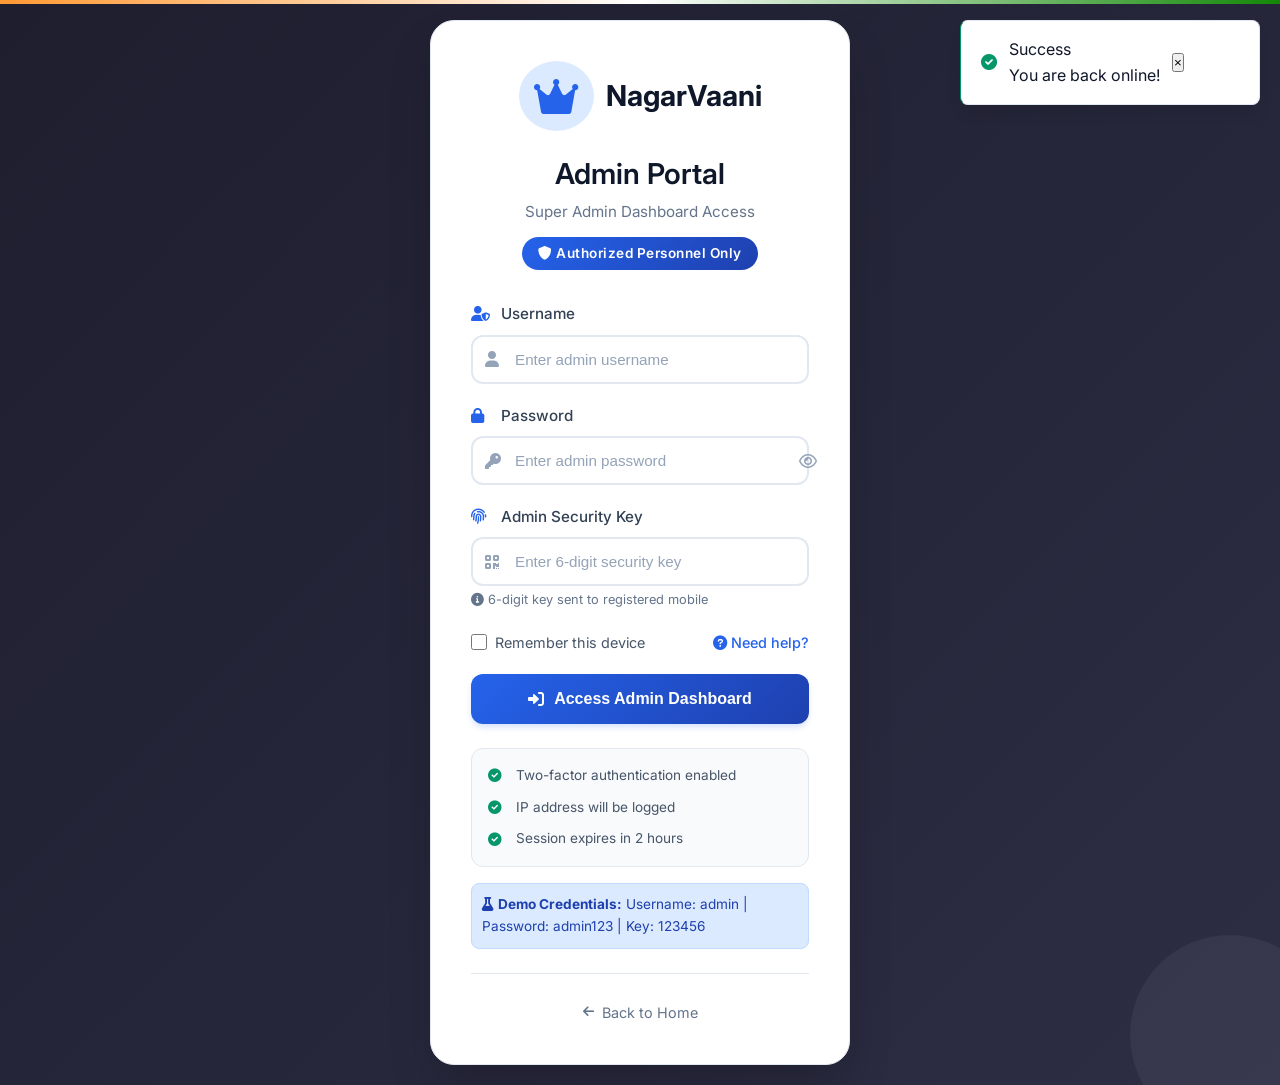
==== pages/admin/login.html @ 3156d6e1 "Add files via upload" ====
<!DOCTYPE html>
<html lang="en">
<head>
    <meta charset="UTF-8">
    <meta name="viewport" content="width=device-width, initial-scale=1.0">
    <title>Admin Login - NagarVaani</title>
    <link rel="stylesheet" href="../../assets/css/main.css">
    <link rel="stylesheet" href="../../assets/css/components.css">
    <link href="https://fonts.googleapis.com/css2?family=Inter:wght@400;500;600;700&display=swap" rel="stylesheet">
    <link rel="stylesheet" href="https://cdnjs.cloudflare.com/ajax/libs/font-awesome/6.0.0-beta3/css/all.min.css">
    <style>
        /* Admin Login Specific Styles - Light Mode */
        .login-container {
            min-height: 100vh;
            display: flex;
            align-items: center;
            justify-content: center;
            padding: 20px;
            background: linear-gradient(135deg, #1e1e2f 0%, #2d2d44 100%);
            position: relative;
            overflow: hidden;
        }

        .login-container::before {
            content: '';
            position: absolute;
            top: 0;
            left: 0;
            right: 0;
            height: 4px;
            background: linear-gradient(90deg, #FF9933, #ffffff, #138808);
        }

        .login-container::after {
            content: '';
            position: absolute;
            bottom: -50px;
            right: -50px;
            width: 200px;
            height: 200px;
            background: rgba(255, 255, 255, 0.05);
            border-radius: 50%;
            pointer-events: none;
        }

        .login-card {
            background: white;
            border-radius: 24px;
            padding: 40px;
            width: 100%;
            max-width: 420px;
            box-shadow: 0 25px 50px -12px rgba(0, 0, 0, 0.25);
            border: 1px solid #e2e8f0;
            position: relative;
            z-index: 1;
            animation: slideUp 0.5s ease;
        }

        @keyframes slideUp {
            from {
                opacity: 0;
                transform: translateY(20px);
            }
            to {
                opacity: 1;
                transform: translateY(0);
            }
        }

        .login-header {
            text-align: center;
            margin-bottom: 32px;
        }

        .logo {
            display: flex;
            align-items: center;
            justify-content: center;
            gap: 12px;
            margin-bottom: 24px;
        }

        .logo i {
            font-size: 2.5rem;
            color: #2563eb;
            background: #dbeafe;
            padding: 15px;
            border-radius: 50%;
        }

        .logo span {
            font-size: 1.8rem;
            font-weight: 700;
            color: #0f172a;
        }

        .login-header h2 {
            color: #0f172a;
            font-size: 1.8rem;
            font-weight: 600;
            margin-bottom: 8px;
        }

        .login-header p {
            color: #64748b;
            font-size: 0.95rem;
        }

        .admin-badge {
            background: linear-gradient(135deg, #2563eb, #1e40af);
            color: white;
            padding: 6px 16px;
            border-radius: 30px;
            font-size: 0.85rem;
            font-weight: 600;
            display: inline-block;
            margin-top: 12px;
            letter-spacing: 0.5px;
        }

        .login-form {
            margin-bottom: 24px;
        }

        .form-group {
            margin-bottom: 20px;
        }

        .form-group label {
            display: block;
            margin-bottom: 8px;
            font-weight: 500;
            color: #334155;
            font-size: 0.95rem;
        }

        .form-group label i {
            color: #2563eb;
            margin-right: 8px;
            width: 18px;
        }

        .input-wrapper {
            position: relative;
        }

        .input-wrapper i {
            position: absolute;
            left: 14px;
            top: 50%;
            transform: translateY(-50%);
            color: #94a3b8;
            font-size: 1rem;
        }

        .form-control {
            width: 100%;
            padding: 14px 14px 14px 42px;
            border: 2px solid #e2e8f0;
            border-radius: 12px;
            font-size: 0.95rem;
            transition: all 0.2s ease;
            background: white;
            color: #0f172a;
        }

        .form-control:focus {
            outline: none;
            border-color: #2563eb;
            box-shadow: 0 0 0 4px #dbeafe;
        }

        .form-control::placeholder {
            color: #94a3b8;
        }

        .password-toggle {
            position: absolute;
            right: 14px;
            top: 50%;
            transform: translateY(-50%);
            background: none;
            border: none;
            color: #94a3b8;
            cursor: pointer;
            font-size: 1rem;
            padding: 5px;
        }

        .password-toggle:hover {
            color: #2563eb;
        }

        .login-options {
            display: flex;
            justify-content: space-between;
            align-items: center;
            margin: 20px 0;
        }

        .remember-me {
            display: flex;
            align-items: center;
            gap: 8px;
            color: #475569;
            font-size: 0.9rem;
            cursor: pointer;
        }

        .remember-me input[type="checkbox"] {
            width: 16px;
            height: 16px;
            accent-color: #2563eb;
            cursor: pointer;
        }

        .forgot-password {
            color: #2563eb;
            text-decoration: none;
            font-size: 0.9rem;
            font-weight: 500;
        }

        .forgot-password:hover {
            text-decoration: underline;
        }

        .btn-login {
            width: 100%;
            padding: 16px;
            background: linear-gradient(135deg, #2563eb, #1e40af);
            color: white;
            border: none;
            border-radius: 12px;
            font-size: 1rem;
            font-weight: 600;
            cursor: pointer;
            transition: all 0.2s ease;
            display: flex;
            align-items: center;
            justify-content: center;
            gap: 10px;
            box-shadow: 0 4px 6px -1px rgba(37, 99, 235, 0.2);
        }

        .btn-login:hover {
            transform: translateY(-2px);
            box-shadow: 0 10px 15px -3px rgba(37, 99, 235, 0.3);
        }

        .btn-login:active {
            transform: translateY(0);
        }

        .security-info {
            margin-top: 24px;
            padding: 16px;
            background: #f8fafc;
            border-radius: 12px;
            border: 1px solid #e2e8f0;
        }

        .security-info-item {
            display: flex;
            align-items: center;
            gap: 12px;
            color: #475569;
            font-size: 0.85rem;
            margin-bottom: 10px;
        }

        .security-info-item:last-child {
            margin-bottom: 0;
        }

        .security-info-item i {
            color: #059669;
            width: 16px;
        }

        .admin-footer {
            margin-top: 24px;
            text-align: center;
            border-top: 1px solid #e2e8f0;
            padding-top: 24px;
        }

        .back-link {
            color: #64748b;
            text-decoration: none;
            font-size: 0.9rem;
            display: inline-flex;
            align-items: center;
            gap: 8px;
            transition: color 0.2s ease;
        }

        .back-link:hover {
            color: #2563eb;
        }

        .back-link i {
            font-size: 0.8rem;
        }

        .gov-seal-small {
            position: absolute;
            top: 20px;
            right: 20px;
            width: 40px;
            height: 40px;
            background: rgba(255, 255, 255, 0.1);
            border-radius: 50%;
            display: flex;
            align-items: center;
            justify-content: center;
            color: rgba(255, 255, 255, 0.3);
            font-size: 1.5rem;
        }

        /* Alert messages */
        .alert {
            padding: 12px 16px;
            border-radius: 10px;
            margin-bottom: 20px;
            display: none;
            align-items: center;
            gap: 10px;
            font-size: 0.9rem;
        }

        .alert.show {
            display: flex;
        }

        .alert-error {
            background: #fee2e2;
            color: #991b1b;
            border: 1px solid #fecaca;
        }

        .alert-success {
            background: #d1fae5;
            color: #065f46;
            border: 1px solid #a7f3d0;
        }

        .alert i {
            font-size: 1rem;
        }

        /* Loading state */
        .btn-login.loading {
            opacity: 0.7;
            cursor: not-allowed;
        }

        .btn-login.loading i {
            animation: spin 1s linear infinite;
        }

        @keyframes spin {
            from { transform: rotate(0deg); }
            to { transform: rotate(360deg); }
        }

        /* Responsive */
        @media (max-width: 480px) {
            .login-card {
                padding: 30px 20px;
            }

            .logo i {
                font-size: 2rem;
                padding: 12px;
            }

            .logo span {
                font-size: 1.5rem;
            }

            .login-header h2 {
                font-size: 1.5rem;
            }

            .gov-seal-small {
                display: none;
            }
        }

        /* Developer credit */
        .dev-credit {
            position: absolute;
            bottom: 20px;
            left: 50%;
            transform: translateX(-50%);
            color: rgba(255, 255, 255, 0.5);
            font-size: 0.8rem;
            text-align: center;
            white-space: nowrap;
        }

        .dev-credit i {
            color: #ff6b6b;
            animation: heartbeat 1.5s ease infinite;
        }

        @keyframes heartbeat {
            0%, 100% { transform: scale(1); }
            50% { transform: scale(1.1); }
        }
    </style>
</head>
<body>
    <!-- Government Header Strip -->
    <div style="position: fixed; top: 0; left: 0; right: 0; height: 4px; background: linear-gradient(90deg, #FF9933, #ffffff, #138808); z-index: 1000;"></div>

    <!-- Small Government Seal -->
    <div class="gov-seal-small">
        <i class="fas fa-ashoka-chakra"></i>
    </div>

    <div class="login-container">
        <div class="login-card">
            <div class="login-header">
                <div class="logo">
                    <i class="fas fa-crown"></i>
                    <span>NagarVaani</span>
                </div>
                <h2>Admin Portal</h2>
                <p>Super Admin Dashboard Access</p>
                <div class="admin-badge">
                    <i class="fas fa-shield-alt"></i> Authorized Personnel Only
                </div>
            </div>

            <!-- Alert Message -->
            <div class="alert" id="alertMessage">
                <i class="fas fa-info-circle"></i>
                <span id="alertText"></span>
            </div>

            <form class="login-form" id="adminLoginForm" data-role="admin">
                <div class="form-group">
                    <label for="username">
                        <i class="fas fa-user-shield"></i> Username
                    </label>
                    <div class="input-wrapper">
                        <i class="fas fa-user"></i>
                        <input type="text" class="form-control" id="username" 
                            placeholder="Enter admin username" required autocomplete="off">
                    </div>
                </div>

                <div class="form-group">
                    <label for="password">
                        <i class="fas fa-lock"></i> Password
                    </label>
                    <div class="input-wrapper">
                        <i class="fas fa-key"></i>
                        <input type="password" class="form-control" id="password" 
                            placeholder="Enter admin password" required>
                        <button type="button" class="password-toggle" id="togglePassword">
                            <i class="far fa-eye"></i>
                        </button>
                    </div>
                </div>

                <div class="form-group">
                    <label for="adminKey">
                        <i class="fas fa-fingerprint"></i> Admin Security Key
                    </label>
                    <div class="input-wrapper">
                        <i class="fas fa-qrcode"></i>
                        <input type="password" class="form-control" id="adminKey" 
                            placeholder="Enter 6-digit security key" maxlength="6" pattern="[0-9]{6}">
                    </div>
                    <small style="color: #64748b; font-size: 0.8rem; margin-top: 4px; display: block;">
                        <i class="fas fa-info-circle"></i> 6-digit key sent to registered mobile
                    </small>
                </div>

                <div class="login-options">
                    <label class="remember-me">
                        <input type="checkbox" id="rememberMe"> 
                        <span>Remember this device</span>
                    </label>
                    <a href="#" class="forgot-password" id="forgotPassword">
                        <i class="fas fa-question-circle"></i> Need help?
                    </a>
                </div>

                <button type="submit" class="btn-login" id="loginBtn">
                    <i class="fas fa-sign-in-alt"></i>
                    <span>Access Admin Dashboard</span>
                </button>
            </form>

            <!-- Security Info -->
            <div class="security-info">
                <div class="security-info-item">
                    <i class="fas fa-check-circle"></i>
                    <span>Two-factor authentication enabled</span>
                </div>
                <div class="security-info-item">
                    <i class="fas fa-check-circle"></i>
                    <span>IP address will be logged</span>
                </div>
                <div class="security-info-item">
                    <i class="fas fa-check-circle"></i>
                    <span>Session expires in 2 hours</span>
                </div>
            </div>

            <!-- Demo Credentials Hint -->
            <div style="background: #dbeafe; padding: 10px; border-radius: 8px; margin-top: 16px; font-size: 0.85rem; color: #1e40af; border: 1px solid #bfdbfe;">
                <i class="fas fa-flask"></i> <strong>Demo Credentials:</strong> Username: admin | Password: admin123 | Key: 123456
            </div>

            <div class="admin-footer">
                <a href="../../index.html" class="back-link">
                    <i class="fas fa-arrow-left"></i> Back to Home
                </a>
            </div>
        </div>

        <!-- Developer Credit -->
        <div class="dev-credit">
            <i class="fas fa-heart"></i> Developed by <strong>Team NagarVaani</strong> for Digital India
        </div>
    </div>

    <script src="../../assets/js/main.js"></script>
    <script>
        document.addEventListener('DOMContentLoaded', function() {
            // DOM Elements
            const loginForm = document.getElementById('adminLoginForm');
            const username = document.getElementById('username');
            const password = document.getElementById('password');
            const adminKey = document.getElementById('adminKey');
            const togglePassword = document.getElementById('togglePassword');
            const rememberMe = document.getElementById('rememberMe');
            const loginBtn = document.getElementById('loginBtn');
            const alertMessage = document.getElementById('alertMessage');
            const alertText = document.getElementById('alertText');
            const forgotPassword = document.getElementById('forgotPassword');

            // Toggle password visibility
            togglePassword.addEventListener('click', function() {
                const type = password.getAttribute('type') === 'password' ? 'text' : 'password';
                password.setAttribute('type', type);
                this.querySelector('i').classList.toggle('fa-eye');
                this.querySelector('i').classList.toggle('fa-eye-slash');
            });

            // Restrict admin key to numbers only
            adminKey.addEventListener('input', function() {
                this.value = this.value.replace(/[^0-9]/g, '').slice(0, 6);
            });

            // Show alert function
            function showAlert(message, type = 'error') {
                alertMessage.className = `alert show alert-${type}`;
                alertText.textContent = message;
                
                setTimeout(() => {
                    alertMessage.classList.remove('show');
                }, 5000);
            }

            // Forgot password handler
            forgotPassword.addEventListener('click', function(e) {
                e.preventDefault();
                showAlert('Contact your system administrator for assistance', 'info');
            });

            // Check for saved credentials
            if (localStorage.getItem('nagarvaani_admin_remember')) {
                const saved = JSON.parse(localStorage.getItem('nagarvaani_admin_remember'));
                username.value = saved.username || '';
                rememberMe.checked = true;
            }

            // Form submission
            loginForm.addEventListener('submit', async function(e) {
                e.preventDefault();

                // Validate inputs
                if (!username.value.trim()) {
                    showAlert('Please enter username', 'error');
                    username.focus();
                    return;
                }

                if (!password.value) {
                    showAlert('Please enter password', 'error');
                    password.focus();
                    return;
                }

                if (!adminKey.value || adminKey.value.length !== 6) {
                    showAlert('Please enter valid 6-digit security key', 'error');
                    adminKey.focus();
                    return;
                }

                // Show loading state
                loginBtn.classList.add('loading');
                loginBtn.innerHTML = '<i class="fas fa-spinner fa-spin"></i> Verifying...';
                loginBtn.disabled = true;

                // Simulate API call
                setTimeout(() => {
                    // Demo validation
                    if (username.value === 'admin' && password.value === 'admin123' && adminKey.value === '123456') {
                        // Success
                        showAlert('Login successful! Redirecting...', 'success');
                        
                        // Save remember me
                        if (rememberMe.checked) {
                            localStorage.setItem('nagarvaani_admin_remember', JSON.stringify({
                                username: username.value
                            }));
                        } else {
                            localStorage.removeItem('nagarvaani_admin_remember');
                        }

                        // Create admin session
                        const adminUser = {
                            id: 'ADMIN001',
                            username: username.value,
                            role: 'admin',
                            name: 'Super Admin',
                            token: 'nagarvaani-admin-' + Date.now(),
                            loginTime: new Date().toISOString()
                        };

                        // Store in localStorage
                        localStorage.setItem('nagarvaani_admin_session', JSON.stringify(adminUser));

                        // Redirect to admin dashboard
                        setTimeout(() => {
                            window.location.href = 'super-admin.html';
                        }, 1500);
                    } else {
                        // Error
                        showAlert('Invalid credentials. Use admin/admin123 with key 123456', 'error');
                        
                        // Reset button
                        loginBtn.classList.remove('loading');
                        loginBtn.innerHTML = '<i class="fas fa-sign-in-alt"></i><span>Access Admin Dashboard</span>';
                        loginBtn.disabled = false;
                    }
                }, 2000);
            });

            // Add input focus effects
            const inputs = document.querySelectorAll('.form-control');
            inputs.forEach(input => {
                input.addEventListener('focus', function() {
                    this.parentElement.style.boxShadow = '0 0 0 4px #dbeafe';
                });
                
                input.addEventListener('blur', function() {
                    this.parentElement.style.boxShadow = 'none';
                });
            });

            // Check for existing session
            const existingSession = localStorage.getItem('nagarvaani_admin_session');
            if (existingSession) {
                const session = JSON.parse(existingSession);
                const loginTime = new Date(session.loginTime);
                const now = new Date();
                const hoursDiff = (now - loginTime) / (1000 * 60 * 60);
                
                if (hoursDiff < 2) { // Session valid for 2 hours
                    if (confirm('You have an existing session. Continue?')) {
                        window.location.href = 'super-admin.html';
                    } else {
                        localStorage.removeItem('nagarvaani_admin_session');
                    }
                } else {
                    localStorage.removeItem('nagarvaani_admin_session');
                }
            }

            // Add keyboard shortcut (Ctrl+Alt+A for admin quick access)
            document.addEventListener('keydown', function(e) {
                if (e.ctrlKey && e.altKey && e.key === 'a') {
                    username.value = 'admin';
                    password.value = 'admin123';
                    adminKey.value = '123456';
                    showAlert('Demo credentials filled!', 'success');
                }
            });

            // Add animation to security info on hover
            const securityItems = document.querySelectorAll('.security-info-item');
            securityItems.forEach((item, index) => {
                item.style.animation = `slideUp 0.3s ease ${index * 0.1}s both`;
            });
        });

        // Prevent back button after logout
        window.addEventListener('pageshow', function(event) {
            if (event.persisted) {
                window.location.reload();
            }
        });
    </script>
</body>
</html>
---- assets/css/main.css ----
/* main.css - Global styles and variables - Light Mode */
:root {
    /* Light Mode Colors */
    --primary: #2563eb;
    --primary-dark: #1d4ed8;
    --primary-light: #dbeafe;
    --secondary: #059669;
    --secondary-light: #d1fae5;
    --danger: #dc2626;
    --danger-light: #fee2e2;
    --warning: #d97706;
    --warning-light: #fef3c7;
    --info: #0891b2;
    --info-light: #cffafe;
    
    /* Neutral Colors - Light Mode */
    --bg-primary: #ffffff;
    --bg-secondary: #f8fafc;
    --bg-tertiary: #f1f5f9;
    --text-primary: #0f172a;
    --text-secondary: #334155;
    --text-muted: #64748b;
    --border-light: #e2e8f0;
    --border-medium: #cbd5e1;
    
    /* Government Theme Colors */
    --gov-saffron: #FF9933;
    --gov-green: #138808;
    --gov-blue: #e3f2fd;
    --gov-pastel-green: #e8f5e9;
    --gov-pastel-blue: #e3f2fd;
    
    /* Shadows - Light Mode */
    --shadow-sm: 0 1px 2px 0 rgb(0 0 0 / 0.05);
    --shadow-md: 0 4px 6px -1px rgb(0 0 0 / 0.1);
    --shadow-lg: 0 10px 15px -3px rgb(0 0 0 / 0.1);
    --shadow-xl: 0 20px 25px -5px rgb(0 0 0 / 0.1);
    
    /* Border Radius */
    --radius-sm: 4px;
    --radius-md: 8px;
    --radius-lg: 12px;
    --radius-xl: 16px;
    --radius-2xl: 20px;
    --radius-full: 9999px;
    
    /* Spacing */
    --spacing-xs: 4px;
    --spacing-sm: 8px;
    --spacing-md: 16px;
    --spacing-lg: 24px;
    --spacing-xl: 32px;
    --spacing-2xl: 48px;
}

* {
    margin: 0;
    padding: 0;
    box-sizing: border-box;
}

body {
    font-family: 'Inter', -apple-system, BlinkMacSystemFont, 'Segoe UI', Roboto, sans-serif;
    line-height: 1.6;
    color: var(--text-primary);
    background: var(--bg-secondary);
    min-height: 100vh;
}

.container {
    max-width: 1200px;
    margin: 0 auto;
    padding: 0 var(--spacing-lg);
}

/* Typography */
h1, h2, h3, h4, h5, h6 {
    color: var(--text-primary);
    font-weight: 600;
    line-height: 1.3;
}

h1 { font-size: 2.5rem; }
h2 { font-size: 2rem; }
h3 { font-size: 1.5rem; }
h4 { font-size: 1.25rem; }

p {
    color: var(--text-secondary);
    line-height: 1.6;
}

.text-muted { color: var(--text-muted); }
.text-center { text-align: center; }
.text-primary { color: var(--primary); }
.text-success { color: var(--secondary); }
.text-danger { color: var(--danger); }
.text-warning { color: var(--warning); }

/* Buttons */
.btn-primary, .btn-outline, .btn-danger, .btn-success {
    padding: 12px 24px;
    border-radius: var(--radius-full);
    font-weight: 500;
    cursor: pointer;
    transition: all 0.2s ease;
    border: none;
    font-size: 1rem;
    text-decoration: none;
    display: inline-flex;
    align-items: center;
    justify-content: center;
    gap: 8px;
}

.btn-primary {
    background: transparent;
    color: white;
    box-shadow: var(--shadow-md);
}

.btn-primary:hover {
    background:transparent;
    transform: translateY(-1px);
    box-shadow: var(--shadow-md);
}

.btn-outline {
    background: transparent;
    border: 2px solid var(--primary);
    color: var(--primary);
}

.btn-outline:hover {
    background: var(--primary);
    color: white;
}

.btn-danger {
    background: var(--danger);
    color: white;
}

.btn-success {
    background: var(--secondary);
    color: white;
}

.btn-small {
    padding: 8px 16px;
    font-size: 0.875rem;
}

.btn-large {
    padding: 16px 32px;
    font-size: 1.125rem;
}

/* Forms */
.form-group {
    margin-bottom: 1.5rem;
}

.form-label {
    display: block;
    margin-bottom: 0.5rem;
    font-weight: 500;
    color: var(--text-primary);
}

.form-control {
    width: 100%;
    padding: 12px 16px;
    border: 2px solid var(--border-light);
    border-radius: var(--radius-md);
    font-size: 1rem;
    transition: all 0.2s ease;
    background: white;
}

.form-control:focus {
    outline: none;
    border-color: var(--primary);
    box-shadow: 0 0 0 3px var(--primary-light);
}

/* Cards */
.card {
    background: white;
    border-radius: var(--radius-lg);
    padding: var(--spacing-lg);
    box-shadow: var(--shadow-sm);
    border: 1px solid var(--border-light);
    transition: all 0.2s ease;
}

.card:hover {
    box-shadow: var(--shadow-md);
    border-color: var(--border-medium);
}

/* Badges */
.badge {
    display: inline-block;
    padding: 4px 12px;
    border-radius: var(--radius-full);
    font-size: 0.875rem;
    font-weight: 500;
}

.badge-success { 
    background: var(--secondary-light); 
    color: var(--secondary); 
}
.badge-warning { 
    background: var(--warning-light); 
    color: var(--warning); 
}
.badge-danger { 
    background: var(--danger-light); 
    color: var(--danger); 
}
.badge-info { 
    background: var(--info-light); 
    color: var(--info); 
}
.badge-primary { 
    background: var(--primary-light); 
    color: var(--primary); 
}

/* Alerts */
.alert {
    padding: 16px 24px;
    border-radius: var(--radius-md);
    margin-bottom: 20px;
    display: flex;
    align-items: center;
    gap: var(--spacing-sm);
    border: 1px solid transparent;
}

.alert-success { 
    background: var(--secondary-light); 
    color: var(--secondary); 
    border-color: var(--secondary); 
}
.alert-danger { 
    background: var(--danger-light); 
    color: var(--danger); 
    border-color: var(--danger); 
}
.alert-warning { 
    background: var(--warning-light); 
    color: var(--warning); 
    border-color: var(--warning); 
}
.alert-info { 
    background: var(--info-light); 
    color: var(--info); 
    border-color: var(--info); 
}

/* Grid */
.row {
    display: grid;
    grid-template-columns: repeat(auto-fit, minmax(300px, 1fr));
    gap: 24px;
    margin: 24px 0;
}

/* Navigation */
.navbar {
    display: flex;
    justify-content: space-between;
    align-items: center;
    padding: 16px 20px;
    margin-bottom: 32px;
    position: relative;
    border:2px ;
    background:#d1fae5
}

.logo {
    font-size: 1.5rem;
    font-weight: 700;
    color: var(--primary);
    display: flex;
    align-items: center;
    gap: var(--spacing-sm);
}

.logo i {
    font-size: 2rem;
    color: var(--gov-saffron);
}

.nav-links {
    display: flex;
    gap: 24px;
    align-items: center;
}

.nav-links a {
    text-decoration: none;
    color: var(--text-secondary);
    font-weight: 500;
    transition: color 0.2s ease;
}

.nav-links a:hover {
    color: var(--primary);
}

.mobile-menu-btn {
    display: none;
    background: none;
    border: none;
    font-size: 1.5rem;
    color: var(--primary);
    cursor: pointer;
}

/* Footer */
footer {
    background: white;
    border-top: 1px solid var(--border-light);
    margin-top: 60px;
    padding: 48px 0 24px;
}

.footer-content {
    display: grid;
    grid-template-columns: repeat(auto-fit, minmax(250px, 1fr));
    gap: 40px;
    margin-bottom: 40px;
}

.footer-section h4 {
    color: var(--text-primary);
    font-size: 1.1rem;
    margin-bottom: 20px;
}

.footer-section p {
    color: var(--text-secondary);
    margin-bottom: 8px;
    font-size: 0.95rem;
}

.footer-section a {
    color: var(--text-secondary);
    text-decoration: none;
    display: block;
    margin-bottom: 8px;
    transition: color 0.2s ease;
}

.footer-section a:hover {
    color: var(--primary);
}

.footer-bottom {
    text-align: center;
    padding-top: 24px;
    margin-top: 24px;
    border-top: 1px solid var(--border-light);
    color: var(--text-muted);
    font-size: 0.9rem;
}

.developer-credit {
    margin-top: 16px;
    padding: 8px;
    background: var(--bg-secondary);
    border-radius: var(--radius-full);
    display: inline-block;
    color: var(--text-muted);
}

.developer-credit i {
    color: var(--danger);
    animation: heartbeat 1.5s ease infinite;
}

@keyframes heartbeat {
    0%, 100% { transform: scale(1); }
    50% { transform: scale(1.1); }
}

/* Responsive */
@media (max-width: 768px) {
    h1 { font-size: 2rem; }
    h2 { font-size: 1.5rem; }
    
    .navbar {
        flex-wrap: wrap;
    }
    
    .nav-links {
        display: none;
        width: 100%;
        flex-direction: column;
        padding: 20px;
        background: white;
        border-radius: var(--radius-lg);
        box-shadow: var(--shadow-md);
        margin-top: 20px;
    }
    
    .nav-links.show {
        display: flex;
    }
    
    .mobile-menu-btn {
        display: block;
    }
}

/* Utilities */
.mt-1 { margin-top: var(--spacing-sm); }
.mt-2 { margin-top: var(--spacing-md); }
.mt-3 { margin-top: var(--spacing-lg); }
.mt-4 { margin-top: var(--spacing-xl); }
.mt-5 { margin-top: var(--spacing-2xl); }

.mb-1 { margin-bottom: var(--spacing-sm); }
.mb-2 { margin-bottom: var(--spacing-md); }
.mb-3 { margin-bottom: var(--spacing-lg); }
.mb-4 { margin-bottom: var(--spacing-xl); }
.mb-5 { margin-bottom: var(--spacing-2xl); }

.flex { display: flex; }
.flex-center { display: flex; align-items: center; justify-content: center; }
.flex-between { display: flex; align-items: center; justify-content: space-between; }
.flex-column { display: flex; flex-direction: column; }

.gap-1 { gap: var(--spacing-sm); }
.gap-2 { gap: var(--spacing-md); }
.gap-3 { gap: var(--spacing-lg); }

.w-100 { width: 100%; }
---- assets/css/components.css ----
/* components.css - Reusable UI components - Light Mode */

/* Timeline */
.timeline {
    display: flex;
    justify-content: space-between;
    align-items: flex-start;
    padding: 24px;
    background: var(--bg-secondary);
    border-radius: var(--radius-lg);
    margin: 20px 0;
    position: relative;
    border: 1px solid var(--border-light);
}

.timeline-step {
    display: flex;
    flex-direction: column;
    align-items: center;
    text-align: center;
    position: relative;
    flex: 1;
}

.timeline-step:not(:last-child)::after {
    content: '';
    position: absolute;
    left: 60%;
    top: 15px;
    width: 80%;
    height: 2px;
    background: var(--border-medium);
}

.timeline-step.completed:not(:last-child)::after {
    background: var(--secondary);
}

.timeline-dot {
    width: 32px;
    height: 32px;
    border-radius: 50%;
    background: white;
    border: 2px solid var(--border-medium);
    margin-bottom: 8px;
    display: flex;
    align-items: center;
    justify-content: center;
    color: var(--text-muted);
    font-size: 0.875rem;
    font-weight: 600;
    transition: all 0.2s ease;
}

.timeline-step.completed .timeline-dot {
    background: var(--secondary);
    border-color: var(--secondary);
    color: white;
}

.timeline-step.active .timeline-dot {
    background: var(--primary);
    border-color: var(--primary);
    color: white;
    box-shadow: 0 0 0 4px var(--primary-light);
}

.timeline-label {
    font-size: 0.875rem;
    font-weight: 500;
    color: var(--text-primary);
    margin-bottom: 4px;
}

.timeline-date {
    font-size: 0.75rem;
    color: var(--text-muted);
}

/* QR Code */
.qr-container {
    display: flex;
    flex-direction: column;
    align-items: center;
    gap: var(--spacing-md);
}

.qr-code {
    width: 120px;
    height: 120px;
    background: linear-gradient(135deg, #1e293b, #0f172a);
    border-radius: var(--radius-md);
    display: flex;
    align-items: center;
    justify-content: center;
    color: white;
    border: 2px solid var(--border-light);
}

.qr-code i {
    font-size: 3rem;
    opacity: 0.9;
}

/* File Upload */
.file-upload {
    border: 2px dashed var(--border-medium);
    border-radius: var(--radius-md);
    padding: 32px 20px;
    text-align: center;
    cursor: pointer;
    transition: all 0.2s ease;
    background: var(--bg-secondary);
}

.file-upload:hover {
    border-color: var(--primary);
    background: var(--primary-light);
}

.file-upload i {
    font-size: 2.5rem;
    color: var(--text-muted);
    margin-bottom: 12px;
}

.file-upload.has-file {
    border-color: var(--secondary);
    background: var(--secondary-light);
}

/* Stats Cards */
.stats-grid {
    display: grid;
    grid-template-columns: repeat(auto-fit, minmax(200px, 1fr));
    gap: 20px;
    margin: 20px 0;
}

.stat-card {
    background: white;
    border-radius: var(--radius-lg);
    padding: 20px;
    text-align: center;
    box-shadow: var(--shadow-sm);
    border: 1px solid var(--border-light);
    transition: all 0.2s ease;
}

.stat-card:hover {
    transform: translateY(-2px);
    box-shadow: var(--shadow-md);
    border-color: var(--primary-light);
}

.stat-icon {
    width: 48px;
    height: 48px;
    background: var(--primary-light);
    color: var(--primary);
    border-radius: 50%;
    display: flex;
    align-items: center;
    justify-content: center;
    margin: 0 auto 12px;
    font-size: 1.25rem;
}

.stat-number {
    font-size: 1.8rem;
    font-weight: 700;
    color: var(--text-primary);
    margin: 8px 0 4px;
}

.stat-label {
    color: var(--text-muted);
    font-size: 0.875rem;
}

/* Filters Bar */
.filters-bar {
    display: flex;
    gap: 16px;
    flex-wrap: wrap;
    margin: 20px 0;
    padding: 20px;
    background: white;
    border-radius: var(--radius-lg);
    border: 1px solid var(--border-light);
    box-shadow: var(--shadow-sm);
}

.filter-group {
    flex: 1;
    min-width: 150px;
}

.filter-select, .filter-input {
    width: 100%;
    padding: 10px 12px;
    border: 2px solid var(--border-light);
    border-radius: var(--radius-md);
    font-size: 0.875rem;
    background: white;
}

.filter-search {
    flex: 2;
    position: relative;
}

.filter-search i {
    position: absolute;
    left: 12px;
    top: 50%;
    transform: translateY(-50%);
    color: var(--text-muted);
}

.filter-search input {
    padding-left: 35px;
}

/* Tables */
.table-responsive {
    overflow-x: auto;
    border-radius: var(--radius-lg);
    border: 1px solid var(--border-light);
    background: white;
}

.data-table {
    width: 100%;
    border-collapse: collapse;
    min-width: 600px;
}

.data-table th {
    background: var(--bg-secondary);
    padding: 16px;
    text-align: left;
    font-weight: 600;
    color: var(--text-primary);
    border-bottom: 2px solid var(--border-light);
}

.data-table td {
    padding: 16px;
    border-bottom: 1px solid var(--border-light);
    color: var(--text-secondary);
}

.data-table tbody tr:hover {
    background: var(--bg-secondary);
}

/* Priority Badges */
.priority-badge {
    display: inline-block;
    padding: 4px 12px;
    border-radius: var(--radius-full);
    font-weight: 500;
    font-size: 0.75rem;
    text-transform: uppercase;
    letter-spacing: 0.5px;
}

.priority-critical {
    background: #fee2e2;
    color: #991b1b;
    border: 1px solid #fecaca;
}

.priority-high {
    background: #fff3cd;
    color: #856404;
    border: 1px solid #ffeeba;
}

.priority-medium {
    background: #cffafe;
    color: #0891b2;
    border: 1px solid #a5f3fc;
}

.priority-low {
    background: #d1fae5;
    color: #065f46;
    border: 1px solid #a7f3d0;
}

/* Loading Spinner */
.spinner-container {
    display: flex;
    justify-content: center;
    align-items: center;
    min-height: 200px;
}

.spinner {
    width: 40px;
    height: 40px;
    border: 3px solid var(--border-light);
    border-top-color: var(--primary);
    border-radius: 50%;
    animation: spin 0.8s linear infinite;
}

@keyframes spin {
    to { transform: rotate(360deg); }
}

/* Progress Bar */
.progress-container {
    width: 100%;
    height: 6px;
    background: var(--bg-tertiary);
    border-radius: var(--radius-full);
    overflow: hidden;
    margin: 8px 0;
}

.progress-bar {
    height: 100%;
    background: linear-gradient(90deg, var(--primary), var(--secondary));
    border-radius: var(--radius-full);
    transition: width 0.3s ease;
}

/* Modal */
.modal {
    display: none;
    position: fixed;
    top: 0;
    left: 0;
    right: 0;
    bottom: 0;
    background: rgba(0, 0, 0, 0.5);
    z-index: 1000;
    align-items: center;
    justify-content: center;
    backdrop-filter: blur(4px);
}

.modal.show {
    display: flex;
}

.modal-content {
    background: white;
    border-radius: var(--radius-lg);
    max-width: 500px;
    width: 90%;
    max-height: 90vh;
    overflow-y: auto;
    box-shadow: var(--shadow-xl);
    border: 1px solid var(--border-light);
}

.modal-header {
    padding: 20px;
    border-bottom: 1px solid var(--border-light);
    display: flex;
    justify-content: space-between;
    align-items: center;
}

.modal-header h3 {
    color: var(--text-primary);
    font-size: 1.2rem;
}

.modal-close {
    background: none;
    border: none;
    font-size: 1.5rem;
    cursor: pointer;
    color: var(--text-muted);
    transition: color 0.2s ease;
}

.modal-close:hover {
    color: var(--danger);
}

.modal-body {
    padding: 20px;
}

.modal-footer {
    padding: 20px;
    border-top: 1px solid var(--border-light);
    display: flex;
    justify-content: flex-end;
    gap: 10px;
}

/* Tabs */
.tabs {
    display: flex;
    gap: 2px;
    background: var(--bg-secondary);
    padding: 4px;
    border-radius: var(--radius-lg);
    margin-bottom: 20px;
    border: 1px solid var(--border-light);
}

.tab {
    padding: 10px 20px;
    border: none;
    background: transparent;
    border-radius: var(--radius-md);
    cursor: pointer;
    font-weight: 500;
    color: var(--text-secondary);
    transition: all 0.2s ease;
    flex: 1;
}

.tab:hover {
    color: var(--primary);
}

.tab.active {
    background: white;
    color: var(--primary);
    box-shadow: var(--shadow-sm);
}

/* Toast Notifications */
.toast-container {
    position: fixed;
    top: 20px;
    right: 20px;
    z-index: 2000;
}

.toast {
    background: white;
    border-radius: var(--radius-md);
    padding: 16px 20px;
    margin-bottom: 10px;
    box-shadow: var(--shadow-lg);
    display: flex;
    align-items: center;
    gap: 12px;
    min-width: 300px;
    max-width: 400px;
    animation: slideIn 0.3s ease;
    border-left: 4px solid;
    border: 1px solid var(--border-light);
}

.toast.success { border-left-color: var(--secondary); }
.toast.error { border-left-color: var(--danger); }
.toast.warning { border-left-color: var(--warning); }
.toast.info { border-left-color: var(--info); }

@keyframes slideIn {
    from {
        transform: translateX(100%);
        opacity: 0;
    }
    to {
        transform: translateX(0);
        opacity: 1;
    }
}

/* Pagination */
.pagination {
    display: flex;
    justify-content: center;
    gap: 5px;
    margin-top: 20px;
}

.page-link {
    display: flex;
    align-items: center;
    justify-content: center;
    width: 35px;
    height: 35px;
    border: 1px solid var(--border-light);
    border-radius: var(--radius-sm);
    color: var(--text-secondary);
    text-decoration: none;
    transition: all 0.2s ease;
    background: white;
}

.page-link:hover,
.page-item.active .page-link {
    background: var(--primary);
    color: white;
    border-color: var(--primary);
}

/* Offline Indicator */
.offline-indicator {
    position: fixed;
    bottom: 20px;
    right: 20px;
    background: white;
    color: var(--text-primary);
    padding: 12px 24px;
    border-radius: var(--radius-full);
    display: none;
    z-index: 1000;
    box-shadow: var(--shadow-lg);
    border: 1px solid var(--border-light);
    font-weight: 500;
}

.offline .offline-indicator {
    display: block;
}

/* Developer Credit */
.dev-credit {
    text-align: center;
    margin-top: 24px;
    padding: 12px;
    background: linear-gradient(135deg, var(--bg-secondary), white);
    border-radius: var(--radius-full);
    border: 1px solid var(--border-light);
    font-size: 0.9rem;
}

.dev-credit i {
    color: #e11d48;
    animation: heartbeat 1.5s ease infinite;
}

.dev-credit a {
    color: var(--primary);
    text-decoration: none;
    font-weight: 500;
}

.dev-credit a:hover {
    text-decoration: underline;
}

@keyframes heartbeat {
    0%, 100% { transform: scale(1); }
    50% { transform: scale(1.1); }
}

/* Responsive */
@media (max-width: 768px) {
    .timeline {
        flex-direction: column;
        gap: 20px;
    }
    
    .timeline-step:not(:last-child)::after {
        display: none;
    }
    
    .filters-bar {
        flex-direction: column;
    }
    
    .filter-group {
        width: 100%;
    }
}
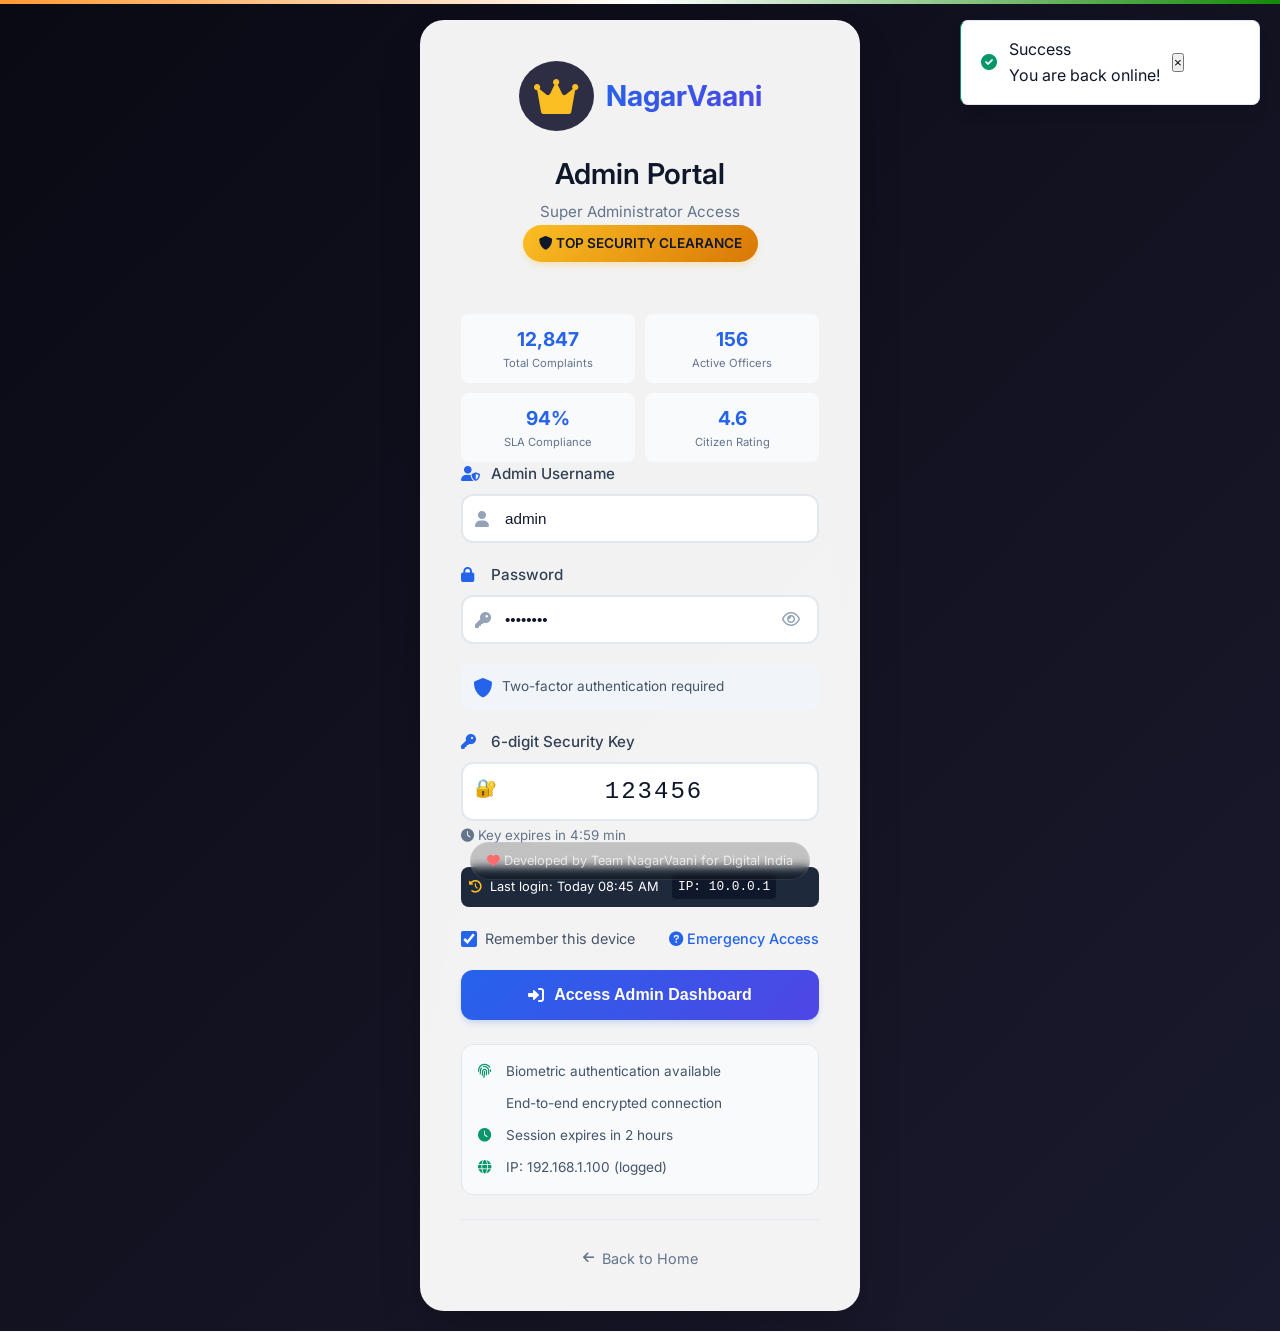
==== commit 7b20b0c4: "Add files via upload" ====
--- a/pages/admin/login.html
+++ b/pages/admin/login.html
@@ -6,421 +6,138 @@
     <title>Admin Login - NagarVaani</title>
     <link rel="stylesheet" href="../../assets/css/main.css">
     <link rel="stylesheet" href="../../assets/css/components.css">
+    <link rel="stylesheet" href="../../assets/css/login.css">
     <link href="https://fonts.googleapis.com/css2?family=Inter:wght@400;500;600;700&display=swap" rel="stylesheet">
     <link rel="stylesheet" href="https://cdnjs.cloudflare.com/ajax/libs/font-awesome/6.0.0-beta3/css/all.min.css">
     <style>
-        /* Admin Login Specific Styles - Light Mode */
-        .login-container {
-            min-height: 100vh;
-            display: flex;
-            align-items: center;
-            justify-content: center;
-            padding: 20px;
-            background: linear-gradient(135deg, #1e1e2f 0%, #2d2d44 100%);
+        /* Admin-specific additional styles */
+        .login-container.admin {
+            background: linear-gradient(135deg, #0a0a14, #1a1a2e);
+        }
+
+        .login-container.admin .login-card {
+            border: 1px solid rgba(255, 255, 255, 0.1);
+            background: rgba(255, 255, 255, 0.95);
+            backdrop-filter: blur(10px);
+        }
+
+        .admin-badge {
+            background: linear-gradient(135deg, #fbbf24, #d97706);
+            color: #0f172a;
+            padding: 8px 16px;
+            border-radius: 30px;
+            font-weight: 600;
+            font-size: 0.85rem;
+            display: inline-block;
+            margin-bottom: 20px;
+            box-shadow: 0 4px 6px -1px rgba(251, 191, 36, 0.3);
+        }
+
+        .security-key-group {
             position: relative;
-            overflow: hidden;
-        }
-
-        .login-container::before {
-            content: '';
-            position: absolute;
-            top: 0;
-            left: 0;
-            right: 0;
-            height: 4px;
-            background: linear-gradient(90deg, #FF9933, #ffffff, #138808);
-        }
-
-        .login-container::after {
-            content: '';
-            position: absolute;
-            bottom: -50px;
-            right: -50px;
-            width: 200px;
-            height: 200px;
-            background: rgba(255, 255, 255, 0.05);
-            border-radius: 50%;
-            pointer-events: none;
-        }
-
-        .login-card {
-            background: white;
-            border-radius: 24px;
-            padding: 40px;
-            width: 100%;
-            max-width: 420px;
-            box-shadow: 0 25px 50px -12px rgba(0, 0, 0, 0.25);
-            border: 1px solid #e2e8f0;
-            position: relative;
-            z-index: 1;
-            animation: slideUp 0.5s ease;
-        }
-
-        @keyframes slideUp {
-            from {
-                opacity: 0;
-                transform: translateY(20px);
-            }
-            to {
-                opacity: 1;
-                transform: translateY(0);
-            }
-        }
-
-        .login-header {
-            text-align: center;
-            margin-bottom: 32px;
-        }
-
-        .logo {
-            display: flex;
-            align-items: center;
-            justify-content: center;
-            gap: 12px;
-            margin-bottom: 24px;
-        }
-
-        .logo i {
-            font-size: 2.5rem;
-            color: #2563eb;
-            background: #dbeafe;
-            padding: 15px;
-            border-radius: 50%;
-        }
-
-        .logo span {
-            font-size: 1.8rem;
-            font-weight: 700;
-            color: #0f172a;
-        }
-
-        .login-header h2 {
-            color: #0f172a;
-            font-size: 1.8rem;
-            font-weight: 600;
-            margin-bottom: 8px;
-        }
-
-        .login-header p {
-            color: #64748b;
-            font-size: 0.95rem;
-        }
-
-        .admin-badge {
-            background: linear-gradient(135deg, #2563eb, #1e40af);
-            color: white;
-            padding: 6px 16px;
-            border-radius: 30px;
-            font-size: 0.85rem;
-            font-weight: 600;
-            display: inline-block;
-            margin-top: 12px;
-            letter-spacing: 0.5px;
-        }
-
-        .login-form {
-            margin-bottom: 24px;
-        }
-
-        .form-group {
-            margin-bottom: 20px;
-        }
-
-        .form-group label {
-            display: block;
-            margin-bottom: 8px;
-            font-weight: 500;
-            color: #334155;
-            font-size: 0.95rem;
-        }
-
-        .form-group label i {
-            color: #2563eb;
-            margin-right: 8px;
-            width: 18px;
-        }
-
-        .input-wrapper {
-            position: relative;
-        }
-
-        .input-wrapper i {
+            margin-top: 20px;
+        }
+
+        .security-key-group::before {
+            content: '🔐';
             position: absolute;
             left: 14px;
             top: 50%;
             transform: translateY(-50%);
-            color: #94a3b8;
-            font-size: 1rem;
-        }
-
-        .form-control {
-            width: 100%;
-            padding: 14px 14px 14px 42px;
-            border: 2px solid #e2e8f0;
-            border-radius: 12px;
-            font-size: 0.95rem;
-            transition: all 0.2s ease;
-            background: white;
-            color: #0f172a;
-        }
-
-        .form-control:focus {
-            outline: none;
-            border-color: #2563eb;
-            box-shadow: 0 0 0 4px #dbeafe;
-        }
-
-        .form-control::placeholder {
-            color: #94a3b8;
-        }
-
-        .password-toggle {
-            position: absolute;
-            right: 14px;
-            top: 50%;
-            transform: translateY(-50%);
-            background: none;
-            border: none;
-            color: #94a3b8;
-            cursor: pointer;
-            font-size: 1rem;
-            padding: 5px;
-        }
-
-        .password-toggle:hover {
+            font-size: 1.1rem;
+            z-index: 1;
+        }
+
+        .security-key-group input {
+            padding-left: 42px;
+            font-family: monospace;
+            letter-spacing: 2px;
+            font-size: 1.2rem;
+            text-align: center;
+        }
+
+        .two-factor-info {
+            display: flex;
+            align-items: center;
+            gap: 10px;
+            padding: 12px;
+            background: #f1f5f9;
+            border-radius: 8px;
+            margin: 15px 0;
+            font-size: 0.85rem;
+            color: #475569;
+        }
+
+        .two-factor-info i {
             color: #2563eb;
-        }
-
-        .login-options {
-            display: flex;
-            justify-content: space-between;
-            align-items: center;
-            margin: 20px 0;
-        }
-
-        .remember-me {
+            font-size: 1.2rem;
+        }
+
+        .system-stats {
+            display: grid;
+            grid-template-columns: repeat(2, 1fr);
+            gap: 10px;
+            margin-top: 15px;
+        }
+
+        .system-stat {
+            background: #f8fafc;
+            padding: 10px;
+            border-radius: 8px;
+            text-align: center;
+        }
+
+        .system-stat-value {
+            font-size: 1.2rem;
+            font-weight: 700;
+            color: #2563eb;
+        }
+
+        .system-stat-label {
+            font-size: 0.7rem;
+            color: #64748b;
+        }
+
+        .last-login {
             display: flex;
             align-items: center;
             gap: 8px;
-            color: #475569;
-            font-size: 0.9rem;
-            cursor: pointer;
-        }
-
-        .remember-me input[type="checkbox"] {
-            width: 16px;
-            height: 16px;
-            accent-color: #2563eb;
-            cursor: pointer;
-        }
-
-        .forgot-password {
-            color: #2563eb;
-            text-decoration: none;
-            font-size: 0.9rem;
-            font-weight: 500;
-        }
-
-        .forgot-password:hover {
-            text-decoration: underline;
-        }
-
-        .btn-login {
-            width: 100%;
-            padding: 16px;
-            background: linear-gradient(135deg, #2563eb, #1e40af);
+            padding: 8px;
+            background: #1e293b;
             color: white;
-            border: none;
-            border-radius: 12px;
-            font-size: 1rem;
-            font-weight: 600;
-            cursor: pointer;
-            transition: all 0.2s ease;
-            display: flex;
-            align-items: center;
-            justify-content: center;
-            gap: 10px;
-            box-shadow: 0 4px 6px -1px rgba(37, 99, 235, 0.2);
-        }
-
-        .btn-login:hover {
-            transform: translateY(-2px);
-            box-shadow: 0 10px 15px -3px rgba(37, 99, 235, 0.3);
-        }
-
-        .btn-login:active {
-            transform: translateY(0);
-        }
-
-        .security-info {
-            margin-top: 24px;
-            padding: 16px;
-            background: #f8fafc;
-            border-radius: 12px;
-            border: 1px solid #e2e8f0;
-        }
-
-        .security-info-item {
-            display: flex;
-            align-items: center;
-            gap: 12px;
-            color: #475569;
-            font-size: 0.85rem;
-            margin-bottom: 10px;
-        }
-
-        .security-info-item:last-child {
-            margin-bottom: 0;
-        }
-
-        .security-info-item i {
-            color: #059669;
-            width: 16px;
-        }
-
-        .admin-footer {
-            margin-top: 24px;
-            text-align: center;
-            border-top: 1px solid #e2e8f0;
-            padding-top: 24px;
-        }
-
-        .back-link {
-            color: #64748b;
-            text-decoration: none;
-            font-size: 0.9rem;
-            display: inline-flex;
-            align-items: center;
-            gap: 8px;
-            transition: color 0.2s ease;
-        }
-
-        .back-link:hover {
-            color: #2563eb;
-        }
-
-        .back-link i {
+            border-radius: 8px;
             font-size: 0.8rem;
-        }
-
-        .gov-seal-small {
-            position: absolute;
-            top: 20px;
-            right: 20px;
-            width: 40px;
-            height: 40px;
-            background: rgba(255, 255, 255, 0.1);
-            border-radius: 50%;
-            display: flex;
-            align-items: center;
-            justify-content: center;
-            color: rgba(255, 255, 255, 0.3);
-            font-size: 1.5rem;
-        }
-
-        /* Alert messages */
-        .alert {
-            padding: 12px 16px;
-            border-radius: 10px;
-            margin-bottom: 20px;
-            display: none;
-            align-items: center;
-            gap: 10px;
-            font-size: 0.9rem;
-        }
-
-        .alert.show {
-            display: flex;
-        }
-
-        .alert-error {
-            background: #fee2e2;
-            color: #991b1b;
-            border: 1px solid #fecaca;
-        }
-
-        .alert-success {
-            background: #d1fae5;
-            color: #065f46;
-            border: 1px solid #a7f3d0;
-        }
-
-        .alert i {
-            font-size: 1rem;
-        }
-
-        /* Loading state */
-        .btn-login.loading {
-            opacity: 0.7;
-            cursor: not-allowed;
-        }
-
-        .btn-login.loading i {
-            animation: spin 1s linear infinite;
-        }
-
-        @keyframes spin {
-            from { transform: rotate(0deg); }
-            to { transform: rotate(360deg); }
-        }
-
-        /* Responsive */
-        @media (max-width: 480px) {
-            .login-card {
-                padding: 30px 20px;
-            }
-
-            .logo i {
-                font-size: 2rem;
-                padding: 12px;
-            }
-
-            .logo span {
-                font-size: 1.5rem;
-            }
-
-            .login-header h2 {
-                font-size: 1.5rem;
-            }
-
-            .gov-seal-small {
-                display: none;
-            }
-        }
-
-        /* Developer credit */
-        .dev-credit {
-            position: absolute;
-            bottom: 20px;
-            left: 50%;
-            transform: translateX(-50%);
-            color: rgba(255, 255, 255, 0.5);
-            font-size: 0.8rem;
-            text-align: center;
-            white-space: nowrap;
-        }
-
-        .dev-credit i {
-            color: #ff6b6b;
-            animation: heartbeat 1.5s ease infinite;
-        }
-
-        @keyframes heartbeat {
-            0%, 100% { transform: scale(1); }
-            50% { transform: scale(1.1); }
+            margin-top: 15px;
+        }
+
+        .last-login i {
+            color: #fbbf24;
+        }
+
+        .ip-address {
+            font-family: monospace;
+            background: #0f172a;
+            padding: 2px 6px;
+            border-radius: 4px;
+            margin-left: 5px;
         }
     </style>
 </head>
 <body>
     <!-- Government Header Strip -->
-    <div style="position: fixed; top: 0; left: 0; right: 0; height: 4px; background: linear-gradient(90deg, #FF9933, #ffffff, #138808); z-index: 1000;"></div>
-
-    <!-- Small Government Seal -->
-    <div class="gov-seal-small">
+    <div class="gov-header-strip"></div>
+
+    <!-- Government Seal -->
+    <div class="gov-seal">
         <i class="fas fa-ashoka-chakra"></i>
     </div>
 
-    <div class="login-container">
+    <!-- Loading Overlay -->
+    <div class="loading-overlay" id="loadingOverlay">
+        <div class="loading-spinner"></div>
+    </div>
+
+    <div class="login-container admin">
         <div class="login-card">
             <div class="login-header">
                 <div class="logo">
@@ -428,9 +145,9 @@
                     <span>NagarVaani</span>
                 </div>
                 <h2>Admin Portal</h2>
-                <p>Super Admin Dashboard Access</p>
+                <p>Super Administrator Access</p>
                 <div class="admin-badge">
-                    <i class="fas fa-shield-alt"></i> Authorized Personnel Only
+                    <i class="fas fa-shield-alt"></i> TOP SECURITY CLEARANCE
                 </div>
             </div>
 
@@ -440,15 +157,36 @@
                 <span id="alertText"></span>
             </div>
 
+            <!-- System Stats -->
+            <div class="system-stats">
+                <div class="system-stat">
+                    <div class="system-stat-value">12,847</div>
+                    <div class="system-stat-label">Total Complaints</div>
+                </div>
+                <div class="system-stat">
+                    <div class="system-stat-value">156</div>
+                    <div class="system-stat-label">Active Officers</div>
+                </div>
+                <div class="system-stat">
+                    <div class="system-stat-value">94%</div>
+                    <div class="system-stat-label">SLA Compliance</div>
+                </div>
+                <div class="system-stat">
+                    <div class="system-stat-value">4.6</div>
+                    <div class="system-stat-label">Citizen Rating</div>
+                </div>
+            </div>
+
+            <!-- Login Form -->
             <form class="login-form" id="adminLoginForm" data-role="admin">
                 <div class="form-group">
                     <label for="username">
-                        <i class="fas fa-user-shield"></i> Username
+                        <i class="fas fa-user-shield"></i> Admin Username
                     </label>
                     <div class="input-wrapper">
-                        <i class="fas fa-user"></i>
+                        <i class="fas fa-user input-icon"></i>
                         <input type="text" class="form-control" id="username" 
-                            placeholder="Enter admin username" required autocomplete="off">
+                            placeholder="Enter admin username" value="admin">
                     </div>
                 </div>
 
@@ -457,36 +195,49 @@
                         <i class="fas fa-lock"></i> Password
                     </label>
                     <div class="input-wrapper">
-                        <i class="fas fa-key"></i>
+                        <i class="fas fa-key input-icon"></i>
                         <input type="password" class="form-control" id="password" 
-                            placeholder="Enter admin password" required>
+                            placeholder="Enter admin password" value="admin123">
                         <button type="button" class="password-toggle" id="togglePassword">
                             <i class="far fa-eye"></i>
                         </button>
                     </div>
                 </div>
 
-                <div class="form-group">
+                <!-- Two Factor Authentication -->
+                <div class="two-factor-info">
+                    <i class="fas fa-shield-alt"></i>
+                    <span>Two-factor authentication required</span>
+                </div>
+
+                <div class="form-group security-key-group">
                     <label for="adminKey">
-                        <i class="fas fa-fingerprint"></i> Admin Security Key
+                        <i class="fas fa-key"></i> 6-digit Security Key
                     </label>
                     <div class="input-wrapper">
-                        <i class="fas fa-qrcode"></i>
-                        <input type="password" class="form-control" id="adminKey" 
-                            placeholder="Enter 6-digit security key" maxlength="6" pattern="[0-9]{6}">
+                        <input type="text" class="form-control" id="adminKey" 
+                            placeholder="• • • • • •" maxlength="6" pattern="[0-9]{6}" 
+                            value="123456" style="text-align: center; font-size: 1.5rem;">
                     </div>
-                    <small style="color: #64748b; font-size: 0.8rem; margin-top: 4px; display: block;">
-                        <i class="fas fa-info-circle"></i> 6-digit key sent to registered mobile
+                    <small style="color: #64748b; margin-top: 4px; display: block;">
+                        <i class="fas fa-clock"></i> Key expires in 5:00 min
                     </small>
+                </div>
+
+                <!-- Last Login Info -->
+                <div class="last-login">
+                    <i class="fas fa-history"></i>
+                    <span>Last login: Today 08:45 AM</span>
+                    <span class="ip-address">IP: 10.0.0.1</span>
                 </div>
 
                 <div class="login-options">
                     <label class="remember-me">
-                        <input type="checkbox" id="rememberMe"> 
+                        <input type="checkbox" id="rememberMe" checked> 
                         <span>Remember this device</span>
                     </label>
                     <a href="#" class="forgot-password" id="forgotPassword">
-                        <i class="fas fa-question-circle"></i> Need help?
+                        <i class="fas fa-question-circle"></i> Emergency Access
                     </a>
                 </div>
 
@@ -498,26 +249,34 @@
 
             <!-- Security Info -->
             <div class="security-info">
-                <div class="security-info-item">
-                    <i class="fas fa-check-circle"></i>
-                    <span>Two-factor authentication enabled</span>
-                </div>
-                <div class="security-info-item">
-                    <i class="fas fa-check-circle"></i>
-                    <span>IP address will be logged</span>
-                </div>
-                <div class="security-info-item">
-                    <i class="fas fa-check-circle"></i>
+                <div class="security-item">
+                    <i class="fas fa-fingerprint"></i>
+                    <span>Biometric authentication available</span>
+                </div>
+                <div class="security-item">
+                    <i class="fas fa-shield-halved"></i>
+                    <span>End-to-end encrypted connection</span>
+                </div>
+                <div class="security-item">
+                    <i class="fas fa-clock"></i>
                     <span>Session expires in 2 hours</span>
                 </div>
+                <div class="security-item">
+                    <i class="fas fa-globe"></i>
+                    <span>IP: 192.168.1.100 (logged)</span>
+                </div>
             </div>
 
-            <!-- Demo Credentials Hint -->
-            <div style="background: #dbeafe; padding: 10px; border-radius: 8px; margin-top: 16px; font-size: 0.85rem; color: #1e40af; border: 1px solid #bfdbfe;">
-                <i class="fas fa-flask"></i> <strong>Demo Credentials:</strong> Username: admin | Password: admin123 | Key: 123456
-            </div>
-
-            <div class="admin-footer">
+            <!-- Demo Credentials -->
+            <!-- <div class="demo-credentials">
+                <i class="fas fa-flask"></i> <strong>Demo Credentials:</strong><br>
+                Username: admin | Password: admin123 | Security Key: 123456
+                <div style="margin-top: 5px; font-size: 0.8rem;">
+                    <i class="fas fa-keyboard"></i> Press Ctrl+Alt+A to autofill
+                </div>
+            </div> -->
+
+            <div class="login-footer">
                 <a href="../../index.html" class="back-link">
                     <i class="fas fa-arrow-left"></i> Back to Home
                 </a>
@@ -526,20 +285,19 @@
 
         <!-- Developer Credit -->
         <div class="dev-credit">
-            <i class="fas fa-heart"></i> Developed by <strong>Team NagarVaani</strong> for Digital India
+            <i class="fas fa-heart"></i> Developed by Team NagarVaani for Digital India
         </div>
     </div>
 
     <script src="../../assets/js/main.js"></script>
+    <script src="../../assets/js/auth.js"></script>
     <script>
         document.addEventListener('DOMContentLoaded', function() {
             // DOM Elements
+            const togglePassword = document.getElementById('togglePassword');
+            const passwordInput = document.getElementById('password');
+            const adminKey = document.getElementById('adminKey');
             const loginForm = document.getElementById('adminLoginForm');
-            const username = document.getElementById('username');
-            const password = document.getElementById('password');
-            const adminKey = document.getElementById('adminKey');
-            const togglePassword = document.getElementById('togglePassword');
-            const rememberMe = document.getElementById('rememberMe');
             const loginBtn = document.getElementById('loginBtn');
             const alertMessage = document.getElementById('alertMessage');
             const alertText = document.getElementById('alertText');
@@ -547,8 +305,8 @@
 
             // Toggle password visibility
             togglePassword.addEventListener('click', function() {
-                const type = password.getAttribute('type') === 'password' ? 'text' : 'password';
-                password.setAttribute('type', type);
+                const type = passwordInput.getAttribute('type') === 'password' ? 'text' : 'password';
+                passwordInput.setAttribute('type', type);
                 this.querySelector('i').classList.toggle('fa-eye');
                 this.querySelector('i').classList.toggle('fa-eye-slash');
             });
@@ -568,106 +326,75 @@
                 }, 5000);
             }
 
-            // Forgot password handler
-            forgotPassword.addEventListener('click', function(e) {
+            // Countdown timer for security key
+            let timeLeft = 300; // 5 minutes in seconds
+            const timerInterval = setInterval(() => {
+                const minutes = Math.floor(timeLeft / 60);
+                const seconds = timeLeft % 60;
+                document.querySelector('.security-key-group small').innerHTML = 
+                    `<i class="fas fa-clock"></i> Key expires in ${minutes}:${seconds.toString().padStart(2, '0')} min`;
+                
+                if (timeLeft <= 0) {
+                    clearInterval(timerInterval);
+                    document.querySelector('.security-key-group small').innerHTML = 
+                        '<i class="fas fa-exclamation-triangle" style="color: #dc2626;"></i> Key expired - Request new';
+                }
+                timeLeft--;
+            }, 1000);
+
+            // Form submission
+            loginForm.addEventListener('submit', function(e) {
                 e.preventDefault();
-                showAlert('Contact your system administrator for assistance', 'info');
-            });
-
-            // Check for saved credentials
-            if (localStorage.getItem('nagarvaani_admin_remember')) {
-                const saved = JSON.parse(localStorage.getItem('nagarvaani_admin_remember'));
-                username.value = saved.username || '';
-                rememberMe.checked = true;
-            }
-
-            // Form submission
-            loginForm.addEventListener('submit', async function(e) {
-                e.preventDefault();
-
-                // Validate inputs
-                if (!username.value.trim()) {
-                    showAlert('Please enter username', 'error');
-                    username.focus();
+
+                const username = document.getElementById('username').value;
+                const password = document.getElementById('password').value;
+                const key = document.getElementById('adminKey').value;
+
+                if (!username || !password) {
+                    showAlert('Please fill in all fields', 'error');
                     return;
                 }
 
-                if (!password.value) {
-                    showAlert('Please enter password', 'error');
-                    password.focus();
+                if (!key || key.length !== 6) {
+                    showAlert('Please enter valid 6-digit security key', 'error');
                     return;
                 }
 
-                if (!adminKey.value || adminKey.value.length !== 6) {
-                    showAlert('Please enter valid 6-digit security key', 'error');
-                    adminKey.focus();
-                    return;
-                }
-
-                // Show loading state
+                // Show loading
                 loginBtn.classList.add('loading');
-                loginBtn.innerHTML = '<i class="fas fa-spinner fa-spin"></i> Verifying...';
-                loginBtn.disabled = true;
-
-                // Simulate API call
+                loginBtn.innerHTML = '<i class="fas fa-spinner fa-spin"></i> Verifying credentials...';
+
                 setTimeout(() => {
-                    // Demo validation
-                    if (username.value === 'admin' && password.value === 'admin123' && adminKey.value === '123456') {
-                        // Success
-                        showAlert('Login successful! Redirecting...', 'success');
+                    if (username === 'admin' && password === 'admin123' && key === '123456') {
+                        showAlert('2FA verified! Access granted...', 'success');
                         
-                        // Save remember me
-                        if (rememberMe.checked) {
-                            localStorage.setItem('nagarvaani_admin_remember', JSON.stringify({
-                                username: username.value
-                            }));
-                        } else {
-                            localStorage.removeItem('nagarvaani_admin_remember');
-                        }
-
-                        // Create admin session
-                        const adminUser = {
-                            id: 'ADMIN001',
-                            username: username.value,
-                            role: 'admin',
-                            name: 'Super Admin',
-                            token: 'nagarvaani-admin-' + Date.now(),
-                            loginTime: new Date().toISOString()
+                        // Store admin session
+                        const adminData = {
+                            username: username,
+                            loginTime: new Date().toISOString(),
+                            sessionId: 'ADMIN-' + Date.now()
                         };
-
-                        // Store in localStorage
-                        localStorage.setItem('nagarvaani_admin_session', JSON.stringify(adminUser));
-
-                        // Redirect to admin dashboard
+                        localStorage.setItem('nagarvaani_admin', JSON.stringify(adminData));
+
                         setTimeout(() => {
                             window.location.href = 'super-admin.html';
                         }, 1500);
                     } else {
-                        // Error
-                        showAlert('Invalid credentials. Use admin/admin123 with key 123456', 'error');
-                        
-                        // Reset button
+                        showAlert('Invalid credentials. Use demo credentials.', 'error');
                         loginBtn.classList.remove('loading');
                         loginBtn.innerHTML = '<i class="fas fa-sign-in-alt"></i><span>Access Admin Dashboard</span>';
-                        loginBtn.disabled = false;
                     }
                 }, 2000);
             });
 
-            // Add input focus effects
-            const inputs = document.querySelectorAll('.form-control');
-            inputs.forEach(input => {
-                input.addEventListener('focus', function() {
-                    this.parentElement.style.boxShadow = '0 0 0 4px #dbeafe';
-                });
-                
-                input.addEventListener('blur', function() {
-                    this.parentElement.style.boxShadow = 'none';
-                });
+            // Emergency access / Forgot password
+            forgotPassword.addEventListener('click', function(e) {
+                e.preventDefault();
+                showAlert('Emergency access requested. Contact system administrator.', 'warning');
             });
 
             // Check for existing session
-            const existingSession = localStorage.getItem('nagarvaani_admin_session');
+            const existingSession = localStorage.getItem('nagarvaani_admin');
             if (existingSession) {
                 const session = JSON.parse(existingSession);
                 const loginTime = new Date(session.loginTime);
@@ -675,38 +402,52 @@
                 const hoursDiff = (now - loginTime) / (1000 * 60 * 60);
                 
                 if (hoursDiff < 2) { // Session valid for 2 hours
-                    if (confirm('You have an existing session. Continue?')) {
+                    if (confirm('You have an existing admin session. Continue?')) {
                         window.location.href = 'super-admin.html';
-                    } else {
-                        localStorage.removeItem('nagarvaani_admin_session');
                     }
-                } else {
-                    localStorage.removeItem('nagarvaani_admin_session');
                 }
             }
 
-            // Add keyboard shortcut (Ctrl+Alt+A for admin quick access)
+            // Keyboard shortcut (Ctrl+Alt+A for admin autofill)
             document.addEventListener('keydown', function(e) {
                 if (e.ctrlKey && e.altKey && e.key === 'a') {
-                    username.value = 'admin';
-                    password.value = 'admin123';
-                    adminKey.value = '123456';
-                    showAlert('Demo credentials filled!', 'success');
+                    document.getElementById('username').value = 'admin';
+                    document.getElementById('password').value = 'admin123';
+                    document.getElementById('adminKey').value = '123456';
+                    showAlert('Demo credentials autofilled!', 'success');
                 }
             });
 
-            // Add animation to security info on hover
-            const securityItems = document.querySelectorAll('.security-info-item');
-            securityItems.forEach((item, index) => {
-                item.style.animation = `slideUp 0.3s ease ${index * 0.1}s both`;
-            });
-        });
-
-        // Prevent back button after logout
-        window.addEventListener('pageshow', function(event) {
-            if (event.persisted) {
-                window.location.reload();
-            }
+            // Add input animations
+            document.querySelectorAll('.form-control').forEach(input => {
+                input.addEventListener('focus', function() {
+                    this.parentElement.style.transform = 'scale(1.02)';
+                    this.parentElement.style.transition = 'transform 0.2s ease';
+                });
+                
+                input.addEventListener('blur', function() {
+                    this.parentElement.style.transform = 'scale(1)';
+                });
+            });
+
+            // Simulate typing animation for demo
+            const inputs = [
+                { element: document.getElementById('username'), value: 'admin', delay: 500 },
+                { element: document.getElementById('password'), value: 'admin123', delay: 1000 },
+                { element: document.getElementById('adminKey'), value: '123456', delay: 1500 }
+            ];
+
+            inputs.forEach(item => {
+                setTimeout(() => {
+                    if (!item.element.value) {
+                        item.element.value = item.value;
+                        item.element.style.borderColor = '#059669';
+                        setTimeout(() => {
+                            item.element.style.borderColor = '#e2e8f0';
+                        }, 1000);
+                    }
+                }, item.delay);
+            });
         });
     </script>
 </body>
--- a/assets/css/login.css
+++ b/assets/css/login.css
@@ -0,0 +1,625 @@
+/* login.css - Shared Login Styles for NagarVaani */
+
+/* Login Container */
+.login-container {
+    min-height: 100vh;
+    display: flex;
+    align-items: center;
+    justify-content: center;
+    padding: 20px;
+    position: relative;
+    overflow: hidden;
+}
+
+/* Role-specific backgrounds */
+.login-container.citizen {
+    background: linear-gradient(135deg, #667eea 0%, #764ba2 100%);
+}
+
+.login-container.officer {
+    background: linear-gradient(135deg, #1e3c72 0%, #2a5298 100%);
+}
+
+.login-container.admin {
+    background: linear-gradient(135deg, #1e1e2f 0%, #2d2d44 100%);
+}
+
+/* Government Header Strip */
+.gov-header-strip {
+    position: fixed;
+    top: 0;
+    left: 0;
+    right: 0;
+    height: 4px;
+    background: linear-gradient(90deg, #FF9933, #ffffff, #138808);
+    z-index: 1000;
+}
+
+/* Government Seal */
+.gov-seal {
+    position: fixed;
+    top: 20px;
+    right: 20px;
+    width: 50px;
+    height: 50px;
+    background: rgba(255, 255, 255, 0.15);
+    border-radius: 50%;
+    display: flex;
+    align-items: center;
+    justify-content: center;
+    backdrop-filter: blur(5px);
+    border: 2px solid rgba(255, 255, 255, 0.3);
+    color: rgba(255, 255, 255, 0.8);
+    font-size: 1.8rem;
+    z-index: 100;
+}
+
+/* Login Card */
+.login-card {
+    background: white;
+    border-radius: 24px;
+    padding: 40px;
+    width: 100%;
+    max-width: 440px;
+    box-shadow: 0 25px 50px -12px rgba(0, 0, 0, 0.25);
+    border: 1px solid rgba(255, 255, 255, 0.2);
+    position: relative;
+    z-index: 1;
+    animation: slideUp 0.5s ease;
+}
+
+@keyframes slideUp {
+    from {
+        opacity: 0;
+        transform: translateY(20px);
+    }
+    to {
+        opacity: 1;
+        transform: translateY(0);
+    }
+}
+
+/* Login Header */
+.login-header {
+    text-align: center;
+    margin-bottom: 32px;
+}
+
+.logo {
+    display: flex;
+    align-items: center;
+    justify-content: center;
+    gap: 12px;
+    margin-bottom: 24px;
+}
+
+.logo i {
+    font-size: 2.5rem;
+    color: #2563eb;
+    background: #dbeafe;
+    padding: 15px;
+    border-radius: 50%;
+    transition: all 0.3s ease;
+}
+
+.login-container.citizen .logo i { background: #e0e7ff; color: #4f46e5; }
+.login-container.officer .logo i { background: #dbeafe; color: #2563eb; }
+.login-container.admin .logo i { background: #2d2d44; color: #fbbf24; }
+
+.logo span {
+    font-size: 1.8rem;
+    font-weight: 700;
+    background: linear-gradient(135deg, #2563eb, #4f46e5);
+    -webkit-background-clip: text;
+    -webkit-text-fill-color: transparent;
+}
+
+.login-header h2 {
+    color: #0f172a;
+    font-size: 1.8rem;
+    font-weight: 600;
+    margin-bottom: 8px;
+}
+
+.login-header p {
+    color: #64748b;
+    font-size: 0.95rem;
+}
+
+/* Role Badge */
+.role-badge {
+    background: linear-gradient(135deg, #2563eb, #4f46e5);
+    color: white;
+    padding: 6px 16px;
+    border-radius: 30px;
+    font-size: 0.85rem;
+    font-weight: 600;
+    display: inline-block;
+    margin-top: 12px;
+    letter-spacing: 0.5px;
+    box-shadow: 0 4px 6px -1px rgba(37, 99, 235, 0.2);
+}
+
+.login-container.officer .role-badge { background: linear-gradient(135deg, #1e3c72, #2a5298); }
+.login-container.admin .role-badge { background: linear-gradient(135deg, #fbbf24, #d97706); color: #0f172a; }
+
+/* Form Styles */
+.login-form {
+    margin-bottom: 24px;
+}
+
+.form-group {
+    margin-bottom: 20px;
+}
+
+.form-group label {
+    display: block;
+    margin-bottom: 8px;
+    font-weight: 500;
+    color: #334155;
+    font-size: 0.95rem;
+}
+
+.form-group label i {
+    color: #2563eb;
+    margin-right: 8px;
+    width: 18px;
+}
+
+.input-wrapper {
+    position: relative;
+}
+
+.input-icon {
+    position: absolute;
+    left: 14px;
+    top: 50%;
+    transform: translateY(-50%);
+    color: #94a3b8;
+    font-size: 1rem;
+    transition: color 0.2s ease;
+    z-index: 1;
+}
+
+.form-control {
+    width: 100%;
+    padding: 14px 14px 14px 42px;
+    border: 2px solid #e2e8f0;
+    border-radius: 12px;
+    font-size: 0.95rem;
+    transition: all 0.2s ease;
+    background: white;
+    color: #0f172a;
+}
+
+.form-control:focus {
+    outline: none;
+    border-color: #2563eb;
+    box-shadow: 0 0 0 4px rgba(37, 99, 235, 0.1);
+}
+
+.form-control:focus + .input-icon {
+    color: #2563eb;
+}
+
+.form-control::placeholder {
+    color: #94a3b8;
+}
+
+/* Password Toggle */
+.password-toggle {
+    position: absolute;
+    right: 14px;
+    top: 50%;
+    transform: translateY(-50%);
+    background: none;
+    border: none;
+    color: #94a3b8;
+    cursor: pointer;
+    font-size: 1rem;
+    padding: 5px;
+    transition: color 0.2s ease;
+    z-index: 1;
+}
+
+.password-toggle:hover {
+    color: #2563eb;
+}
+
+/* Select Styles */
+.form-select {
+    width: 100%;
+    padding: 14px 14px 14px 42px;
+    border: 2px solid #e2e8f0;
+    border-radius: 12px;
+    font-size: 0.95rem;
+    background: white;
+    color: #0f172a;
+    appearance: none;
+    background-image: url("data:image/svg+xml,%3Csvg xmlns='http://www.w3.org/2000/svg' fill='none' viewBox='0 0 20 20'%3E%3Cpath stroke='%236b7280' stroke-linecap='round' stroke-linejoin='round' stroke-width='1.5' d='M6 8l4 4 4-4'/%3E%3C/svg%3E");
+    background-position: right 12px center;
+    background-repeat: no-repeat;
+    background-size: 20px;
+}
+
+.form-select:focus {
+    outline: none;
+    border-color: #2563eb;
+    box-shadow: 0 0 0 4px rgba(37, 99, 235, 0.1);
+}
+
+/* Login Options */
+.login-options {
+    display: flex;
+    justify-content: space-between;
+    align-items: center;
+    margin: 20px 0;
+    flex-wrap: wrap;
+    gap: 10px;
+}
+
+.remember-me {
+    display: flex;
+    align-items: center;
+    gap: 8px;
+    color: #475569;
+    font-size: 0.9rem;
+    cursor: pointer;
+}
+
+.remember-me input[type="checkbox"] {
+    width: 16px;
+    height: 16px;
+    accent-color: #2563eb;
+    cursor: pointer;
+}
+
+.forgot-password {
+    color: #2563eb;
+    text-decoration: none;
+    font-size: 0.9rem;
+    font-weight: 500;
+    transition: color 0.2s ease;
+}
+
+.forgot-password:hover {
+    text-decoration: underline;
+    color: #1e40af;
+}
+
+/* Login Button */
+.btn-login {
+    width: 100%;
+    padding: 16px;
+    background: linear-gradient(135deg, #2563eb, #4f46e5);
+    color: white;
+    border: none;
+    border-radius: 12px;
+    font-size: 1rem;
+    font-weight: 600;
+    cursor: pointer;
+    transition: all 0.2s ease;
+    display: flex;
+    align-items: center;
+    justify-content: center;
+    gap: 10px;
+    box-shadow: 0 4px 6px -1px rgba(37, 99, 235, 0.2);
+    position: relative;
+    overflow: hidden;
+}
+
+.btn-login::before {
+    content: '';
+    position: absolute;
+    top: 0;
+    left: -100%;
+    width: 100%;
+    height: 100%;
+    background: linear-gradient(90deg, transparent, rgba(255, 255, 255, 0.2), transparent);
+    transition: left 0.5s ease;
+}
+
+.btn-login:hover {
+    transform: translateY(-2px);
+    box-shadow: 0 10px 15px -3px rgba(37, 99, 235, 0.3);
+}
+
+.btn-login:hover::before {
+    left: 100%;
+}
+
+.btn-login:active {
+    transform: translateY(0);
+}
+
+.btn-login.loading {
+    opacity: 0.7;
+    cursor: not-allowed;
+}
+
+.btn-login.loading i {
+    animation: spin 1s linear infinite;
+}
+
+@keyframes spin {
+    from { transform: rotate(0deg); }
+    to { transform: rotate(360deg); }
+}
+
+/* OTP Section */
+.otp-section {
+    display: none;
+    margin-top: 20px;
+    padding-top: 20px;
+    border-top: 1px solid #e2e8f0;
+}
+
+.otp-section.show {
+    display: block;
+    animation: fadeIn 0.3s ease;
+}
+
+@keyframes fadeIn {
+    from { opacity: 0; transform: translateY(-10px); }
+    to { opacity: 1; transform: translateY(0); }
+}
+
+/* Divider */
+.divider {
+    position: relative;
+    text-align: center;
+    margin: 20px 0;
+}
+
+.divider::before {
+    content: '';
+    position: absolute;
+    top: 50%;
+    left: 0;
+    right: 0;
+    height: 1px;
+    background: #e2e8f0;
+}
+
+.divider span {
+    position: relative;
+    background: white;
+    padding: 0 10px;
+    color: #64748b;
+    font-size: 0.9rem;
+}
+
+/* Alert Messages */
+.alert {
+    padding: 12px 16px;
+    border-radius: 10px;
+    margin-bottom: 20px;
+    display: none;
+    align-items: center;
+    gap: 10px;
+    font-size: 0.9rem;
+    animation: slideDown 0.3s ease;
+}
+
+@keyframes slideDown {
+    from {
+        opacity: 0;
+        transform: translateY(-10px);
+    }
+    to {
+        opacity: 1;
+        transform: translateY(0);
+    }
+}
+
+.alert.show {
+    display: flex;
+}
+
+.alert-error {
+    background: #fee2e2;
+    color: #991b1b;
+    border: 1px solid #fecaca;
+}
+
+.alert-success {
+    background: #d1fae5;
+    color: #065f46;
+    border: 1px solid #a7f3d0;
+}
+
+.alert-warning {
+    background: #fef3c7;
+    color: #92400e;
+    border: 1px solid #fbbf24;
+}
+
+.alert-info {
+    background: #dbeafe;
+    color: #1e40af;
+    border: 1px solid #bfdbfe;
+}
+
+/* Security Info */
+.security-info {
+    margin-top: 24px;
+    padding: 16px;
+    background: #f8fafc;
+    border-radius: 12px;
+    border: 1px solid #e2e8f0;
+}
+
+.security-item {
+    display: flex;
+    align-items: center;
+    gap: 12px;
+    color: #475569;
+    font-size: 0.85rem;
+    margin-bottom: 10px;
+}
+
+.security-item:last-child {
+    margin-bottom: 0;
+}
+
+.security-item i {
+    color: #059669;
+    width: 16px;
+}
+
+/* Demo Credentials */
+.demo-credentials {
+    background: #dbeafe;
+    padding: 12px;
+    border-radius: 10px;
+    margin-top: 16px;
+    font-size: 0.85rem;
+    color: #1e40af;
+    border: 1px solid #bfdbfe;
+    animation: pulse 2s infinite;
+}
+
+@keyframes pulse {
+    0% { box-shadow: 0 0 0 0 rgba(37, 99, 235, 0.2); }
+    50% { box-shadow: 0 0 0 4px rgba(37, 99, 235, 0.1); }
+    100% { box-shadow: 0 0 0 0 rgba(37, 99, 235, 0.2); }
+}
+
+/* Footer Links */
+.login-footer {
+    margin-top: 24px;
+    text-align: center;
+    border-top: 1px solid #e2e8f0;
+    padding-top: 24px;
+}
+
+.back-link {
+    color: #64748b;
+    text-decoration: none;
+    font-size: 0.9rem;
+    display: inline-flex;
+    align-items: center;
+    gap: 8px;
+    transition: color 0.2s ease;
+}
+
+.back-link:hover {
+    color: #2563eb;
+}
+
+.back-link i {
+    font-size: 0.8rem;
+}
+
+/* Developer Credit */
+.dev-credit {
+    position: fixed;
+    bottom: 20px;
+    left: 50%;
+    transform: translateX(-50%);
+    color: rgba(255, 255, 255, 0.7);
+    font-size: 0.8rem;
+    text-align: center;
+    white-space: nowrap;
+    background: rgba(0, 0, 0, 0.2);
+    padding: 8px 16px;
+    border-radius: 30px;
+    backdrop-filter: blur(5px);
+    border: 1px solid rgba(255, 255, 255, 0.1);
+    z-index: 100;
+}
+
+.dev-credit i {
+    color: #ff6b6b;
+    animation: heartbeat 1.5s ease infinite;
+}
+
+@keyframes heartbeat {
+    0%, 100% { transform: scale(1); }
+    50% { transform: scale(1.1); }
+}
+
+/* Loading State */
+.loading-overlay {
+    position: fixed;
+    top: 0;
+    left: 0;
+    right: 0;
+    bottom: 0;
+    background: rgba(255, 255, 255, 0.8);
+    backdrop-filter: blur(5px);
+    display: none;
+    justify-content: center;
+    align-items: center;
+    z-index: 2000;
+}
+
+.loading-overlay.show {
+    display: flex;
+}
+
+.loading-spinner {
+    width: 60px;
+    height: 60px;
+    border: 4px solid #e2e8f0;
+    border-top-color: #2563eb;
+    border-radius: 50%;
+    animation: spin 1s linear infinite;
+}
+
+/* Responsive Design */
+@media (max-width: 480px) {
+    .login-card {
+        padding: 30px 20px;
+    }
+
+    .logo i {
+        font-size: 2rem;
+        padding: 12px;
+    }
+
+    .logo span {
+        font-size: 1.5rem;
+    }
+
+    .login-header h2 {
+        font-size: 1.5rem;
+    }
+
+    .gov-seal {
+        width: 40px;
+        height: 40px;
+        font-size: 1.5rem;
+        top: 10px;
+        right: 10px;
+    }
+
+    .dev-credit {
+        font-size: 0.7rem;
+        padding: 6px 12px;
+        bottom: 10px;
+    }
+
+    .login-options {
+        flex-direction: column;
+        align-items: flex-start;
+    }
+}
+
+/* Print Styles */
+@media print {
+    .login-container {
+        background: white !important;
+    }
+    
+    .gov-seal,
+    .dev-credit,
+    .btn-login {
+        display: none !important;
+    }
+    
+    .login-card {
+        box-shadow: none;
+        border: 1px solid #000;
+    }
+}
